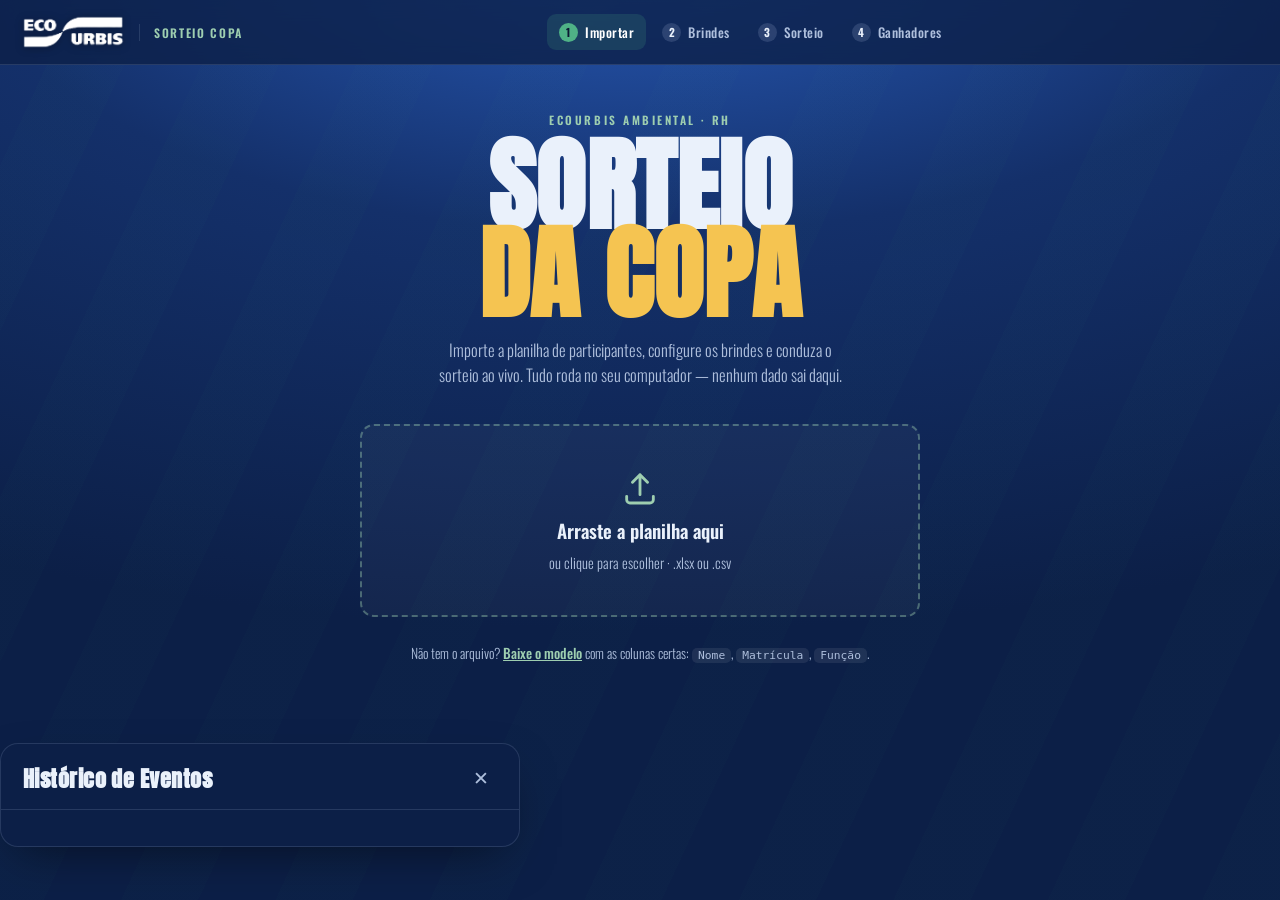
==== index.html @ 9fa2e632 "Initial commit: Sorteio Copa EcoUrbis SPA offline para sorteio de brindes em eventos ao vivo da EcoU" ====
<!DOCTYPE html>
<html lang="pt-BR">
<head>
<meta charset="UTF-8">
<meta name="viewport" content="width=device-width, initial-scale=1.0">
<title>Sorteio Copa · EcoUrbis</title>
<meta name="description" content="Sistema interno de sorteio de brindes — EcoUrbis Ambiental.">
<link rel="stylesheet" href="css/style.css">
</head>
<body>

<!-- ===== Sprite de ícones (carrega uma vez, sem requisições externas) ===== -->
<svg width="0" height="0" style="position:absolute" aria-hidden="true">
  <defs>
    <symbol id="ic-bola" viewBox="0 0 24 24">
      <circle cx="12" cy="12" r="9.2" fill="none" stroke="currentColor" stroke-width="1.6"/>
      <path d="M12 6.7l3.1 2.2-1.2 3.6h-3.8L8.9 8.9z" fill="currentColor"/>
      <path d="M12 6.7V3.2M14.9 8.9l3.3-1.1M13.7 12.5l2.1 2.9M10.3 12.5l-2.1 2.9M9.1 8.9L5.8 7.8" fill="none" stroke="currentColor" stroke-width="1.3"/>
    </symbol>
    <symbol id="ic-camisa" viewBox="0 0 24 24">
      <path d="M8.5 3l-5 2.4 1.7 4 2.3-.7V21h9V8.7l2.3.7 1.7-4L15.5 3a3.6 3.6 0 0 1-7 0z" fill="none" stroke="currentColor" stroke-width="1.5" stroke-linejoin="round"/>
    </symbol>
    <symbol id="ic-moto" viewBox="0 0 24 24">
      <circle cx="5" cy="17" r="3.2" fill="none" stroke="currentColor" stroke-width="1.5"/>
      <circle cx="19" cy="17" r="3.2" fill="none" stroke="currentColor" stroke-width="1.5"/>
      <path d="M5 17l4-6h5l2 3M8 11l-1.5-3H4M14 11h4.5l1.5 6M11 8h5" fill="none" stroke="currentColor" stroke-width="1.5" stroke-linecap="round" stroke-linejoin="round"/>
    </symbol>
    <symbol id="ic-trofeu" viewBox="0 0 24 24">
      <path d="M7 4h10v3a5 5 0 0 1-10 0zM7 5H4v1.5A3.5 3.5 0 0 0 7 10M17 5h3v1.5A3.5 3.5 0 0 1 17 10M12 12v4M8.5 20h7M9.5 16h5l.6 4h-6.2z" fill="none" stroke="currentColor" stroke-width="1.5" stroke-linejoin="round"/>
    </symbol>
    <symbol id="ic-upload" viewBox="0 0 24 24">
      <path d="M12 16V4m0 0L7.5 8.5M12 4l4.5 4.5M4 17v2a2 2 0 0 0 2 2h12a2 2 0 0 0 2-2v-2" fill="none" stroke="currentColor" stroke-width="1.7" stroke-linecap="round" stroke-linejoin="round"/>
    </symbol>
    <symbol id="ic-lixo" viewBox="0 0 24 24">
      <path d="M4 7h16M9 7V5a1 1 0 0 1 1-1h4a1 1 0 0 1 1 1v2m2 0v12a2 2 0 0 1-2 2H8a2 2 0 0 1-2-2V7M10 11v6M14 11v6" fill="none" stroke="currentColor" stroke-width="1.6" stroke-linecap="round" stroke-linejoin="round"/>
    </symbol>
    <symbol id="ic-mais" viewBox="0 0 24 24"><path d="M12 5v14M5 12h14" fill="none" stroke="currentColor" stroke-width="2" stroke-linecap="round"/></symbol>
  </defs>
</svg>

<!-- ===================== HEADER ===================== -->
<header class="topo">
  <div class="topo-marca">
    <img src="assets/logo-branco.png" alt="EcoUrbis" class="logo">
    <span class="topo-sub">Sorteio&nbsp;Copa</span>
  </div>
  <nav class="passos" aria-label="Etapas">
    <button class="passo" data-tela="importar"><b>1</b> Importar</button>
    <button class="passo" data-tela="brindes"><b>2</b> Brindes</button>
    <button class="passo" data-tela="sorteio"><b>3</b> Sorteio</button>
    <button class="passo" data-tela="ganhadores"><b>4</b> Ganhadores</button>
  </nav>
  <div id="salvo-indicator" class="salvo-indicator" aria-hidden="true"></div>
</header>

<main>
<!-- ===================== TELA 1 · IMPORTAR ===================== -->
<section id="tela-importar" class="tela">
  <div class="hero">
    <p class="eyebrow">EcoUrbis Ambiental · RH</p>
    <h1 class="titulo-hero">Sorteio<br><span>da Copa</span></h1>
    <p class="lead">Importe a planilha de participantes, configure os brindes e conduza o sorteio ao vivo. Tudo roda no seu computador — nenhum dado sai daqui.</p>
  </div>

  <label id="dropzone" class="dropzone" for="arquivo" tabindex="0" role="button" aria-label="Selecionar planilha">
    <svg class="dz-icone"><use href="#ic-upload"/></svg>
    <strong>Arraste a planilha aqui</strong>
    <span>ou clique para escolher · .xlsx ou .csv</span>
    <input type="file" id="arquivo" accept=".xlsx,.xls,.csv" hidden>
  </label>

  <p id="import-status" class="import-status" hidden></p>

  <div id="import-resumo" class="resumo" hidden>
    <div class="resumo-num"><span id="qtd-part">0</span><small>participantes</small></div>
    <div class="resumo-prev">
      <table id="preview"><thead><tr><th>Nome</th><th>Matrícula</th><th>Função</th></tr></thead><tbody></tbody></table>
      <p class="resumo-mais" id="preview-mais"></p>
    </div>
    <button class="btn-primario" data-ir="brindes">Configurar brindes →</button>
  </div>

  <p class="modelo-dica">Não tem o arquivo? <a href="modelo-planilha.xlsx" download>Baixe o modelo</a> com as colunas certas: <code>Nome</code>, <code>Matrícula</code>, <code>Função</code>.</p>
</section>

<!-- ===================== TELA 2 · BRINDES ===================== -->
<section id="tela-brindes" class="tela">
  <header class="tela-cabeca">
    <h2>Brindes</h2>
    <p>Defina o que será sorteado. A <strong>moto</strong> é tratada como prêmio final.</p>
  </header>

  <div class="brinde-form">
    <div class="tipo-seletor" role="radiogroup" aria-label="Tipo de brinde">
      <button class="tipo" data-tipo="bola" aria-pressed="true"><svg><use href="#ic-bola"/></svg>Bola</button>
      <button class="tipo" data-tipo="camisa" aria-pressed="false"><svg><use href="#ic-camisa"/></svg>Camisa</button>
      <button class="tipo" data-tipo="moto" aria-pressed="false"><svg><use href="#ic-moto"/></svg>Moto</button>
    </div>
    <input type="text" id="brinde-nome" class="campo" placeholder="Nome do brinde (ex.: Bola oficial)" maxlength="40">
    <input type="number" id="brinde-qtd" class="campo campo-qtd" value="1" min="1" max="999" aria-label="Quantidade">
    <button class="btn-add" id="add-brinde"><svg><use href="#ic-mais"/></svg>Adicionar</button>
  </div>

  <ul id="lista-brindes" class="lista-brindes"></ul>
  <p id="brindes-vazio" class="vazio">Nenhum brinde ainda. Adicione o primeiro acima.</p>

  <div class="acoes-rodape">
    <button class="btn-fantasma" data-ir="importar">← Voltar</button>
    <button class="btn-primario" data-ir="sorteio" id="ir-sorteio" disabled>Ir ao sorteio →</button>
  </div>
</section>

<!-- ===================== TELA 3 · SORTEIO (PALCO) ===================== -->
<section id="tela-sorteio" class="tela tela-palco">
  <div class="palco-topo">
    <label class="brinde-atual-wrap">
      <span class="brinde-atual-rotulo">Sorteando agora</span>
      <select id="seletor-brinde" class="brinde-atual"></select>
    </label>

    <div class="palco-controles">
      <label class="controle-wrap" title="Quantidade a sortear de uma vez (lote)">
        <span class="controle-rotulo">Qtd</span>
        <input type="number" id="lote-qtd" class="campo campo-mini" value="1" min="1" max="999" aria-label="Sortear quantos de uma vez">
      </label>
      <label class="controle-wrap" title="Controla a velocidade da animação — maior = mais suspense">
        <span class="controle-rotulo">Tensão</span>
        <input type="range" id="slider-velocidade" class="slider-tensao" min="0.5" max="3" step="0.25" value="1" aria-label="Nível de tensão da animação">
        <span id="velocidade-label" class="controle-valor">Normal</span>
      </label>
      <button id="btn-som" class="btn-controle" aria-pressed="false" title="Som">🔊</button>
      <button id="btn-apresentacao" class="btn-controle btn-controle-dest" aria-pressed="false" title="Modo apresentação (tela cheia)">⛶</button>
    </div>

    <div class="contador-wrap">
      <div class="contador-stat"><span id="qtd-elegiveis">0</span><small>elegíveis</small></div>
      <div class="contador-stat"><span id="qtd-ganhou">0</span><small>premiados</small></div>
      <div class="contador-stat"><span id="qtd-total">0</span><small>total</small></div>
    </div>
  </div>

  <div id="jumbotron" class="jumbotron" aria-live="polite">
    <div class="placar-luzes" aria-hidden="true"></div>
    <p class="jumbo-rotulo" id="jumbo-rotulo">Pronto para sortear</p>
    <p class="jumbo-nome" id="jumbo-nome">— — —</p>
    <p class="jumbo-meta" id="jumbo-meta"></p>
    <div class="jumbo-lista" id="jumbo-lista" hidden></div>
    <div class="jumbo-brinde" id="jumbo-brinde" hidden>
      <svg><use href="#ic-bola"/></svg><span></span>
    </div>
  </div>

  <div class="palco-acoes">
    <button id="btn-sortear" class="btn-sortear">Sortear</button>
    <div id="acoes-ganhador" class="acoes-ganhador" hidden>
      <button id="btn-confirmar" class="btn-confirmar">Confirmar ganhador</button>
      <button id="btn-resortear" class="btn-fantasma">Sortear de novo</button>
    </div>
  </div>

  <canvas id="confete" class="confete" aria-hidden="true"></canvas>
</section>

<!-- botão flutuante para sair do modo apresentação -->
<button id="btn-sair-apresentacao" class="btn-sair-apresentacao" aria-label="Sair do modo apresentação">Sair ✕</button>

<!-- ===================== TELA 4 · GANHADORES ===================== -->
<section id="tela-ganhadores" class="tela">
  <header class="tela-cabeca tela-cabeca-row">
    <div>
      <h2>Ganhadores</h2>
      <p>Registro completo com data e hora de cada sorteio.</p>
    </div>
    <button id="btn-historico" class="btn-fantasma btn-sm">📋 Histórico</button>
  </header>

  <div id="ganhadores-vazio" class="vazio">Nenhum sorteio realizado ainda.</div>

  <div id="ganhadores-wrap" hidden>
    <div class="busca-wrap">
      <input type="search" id="busca-ganhador" class="campo campo-busca" placeholder="Buscar por nome, matrícula ou função…" aria-label="Buscar ganhadores">
    </div>
    <table class="tabela-ganhadores">
      <thead><tr><th>#</th><th>Nome</th><th>Matrícula</th><th>Função</th><th>Brinde</th><th>Horário</th></tr></thead>
      <tbody id="tbody-ganhadores"></tbody>
    </table>
    <div class="acoes-rodape acoes-rodape-ganhadores">
      <div class="acoes-grupo">
        <button class="btn-primario" id="export-xlsx">Exportar XLSX</button>
        <button class="btn-fantasma" id="export-csv">Exportar CSV</button>
      </div>
      <div class="acoes-grupo">
        <button class="btn-fantasma" id="desfazer-ultimo" disabled>↩ Desfazer último</button>
        <button class="btn-fantasma btn-perigo" id="limpar-tudo">Reiniciar sorteio</button>
      </div>
    </div>
  </div>
</section>
</main>

<!-- ===== Diálogo de confirmação genérico ===== -->
<dialog id="confirmador" class="confirmador">
  <p id="confirmador-msg"></p>
  <div class="confirmador-btns">
    <button id="confirmador-sim" class="btn-primario">Confirmar</button>
    <button id="confirmador-nao" class="btn-fantasma">Cancelar</button>
  </div>
</dialog>

<div id="toast" class="toast" role="status" hidden></div>

<!-- Modal histórico de eventos -->
<dialog id="historico-dlg" class="historico-dlg">
  <div class="historico-header">
    <h3>Histórico de Eventos</h3>
    <button id="historico-fechar" class="btn-fechar-dlg" aria-label="Fechar histórico">✕</button>
  </div>
  <div id="historico-lista" class="historico-lista"></div>
</dialog>

<script src="vendor/xlsx.full.min.js"></script>
<script src="js/app.js"></script>
</body>
</html>
---- css/style.css ----
/* ============================================================
   SORTEIO COPA · ECOURBIS
   Direção: "estádio à noite" — azul institucional + gramado,
   ouro reservado ao ganhador e à moto.
   ============================================================ */

@font-face{
  font-family:"Anton"; src:url("../assets/fonts/anton.woff2") format("woff2");
  font-weight:400; font-display:swap;
}
@font-face{
  font-family:"Oswald"; src:url("../assets/fonts/oswald.woff2") format("woff2");
  font-weight:200 700; font-display:swap;
}

:root{
  --azul:#2151A3;
  --azul-prof:#14306a;
  --azul-noite:#0c1f47;
  --verde:#4FB286;
  --verde-suave:#9ECEB0;
  --ouro:#F5C451;
  --ouro-prof:#e0a92e;
  --gelo:#EAF1FB;
  --gelo-mid:#aebfdc;
  --linha:rgba(174,191,220,.16);
  --carvao:#0a1733;
  --raio:14px;
  --sombra:0 18px 50px -18px rgba(0,0,0,.55);
}

*{box-sizing:border-box;margin:0;padding:0}
[hidden]{display:none !important}   /* garante que classes com display não vençam o atributo hidden */
html{scroll-behavior:smooth}
body{
  font-family:"Oswald","Segoe UI",system-ui,sans-serif;
  color:var(--gelo);
  background:
    radial-gradient(120% 80% at 50% -10%, #2a5fc0 0%, var(--azul-prof) 45%, var(--azul-noite) 100%);
  min-height:100vh;
  -webkit-font-smoothing:antialiased;
  overflow-x:hidden;
}
/* listras de gramado, bem sutis, ao fundo */
body::before{
  content:""; position:fixed; inset:0; z-index:0; pointer-events:none; opacity:.4;
  background:repeating-linear-gradient(115deg, transparent 0 70px, rgba(79,178,134,.05) 70px 140px);
}
main{position:relative; z-index:1; max-width:1040px; margin:0 auto; padding:28px 20px 80px}

/* ---------- HEADER ---------- */
.topo{
  position:sticky; top:0; z-index:10;
  display:flex; align-items:center; justify-content:space-between; gap:16px; flex-wrap:wrap;
  padding:14px 22px;
  background:rgba(12,31,71,.78); backdrop-filter:blur(10px);
  border-bottom:1px solid var(--linha);
}
.topo-marca{display:flex; align-items:center; gap:14px}
.logo{height:34px; width:auto; display:block; filter:drop-shadow(0 1px 4px rgba(0,0,0,.3))}
.topo-sub{
  font-weight:600; letter-spacing:.14em; text-transform:uppercase; font-size:.74rem;
  color:var(--verde-suave); border-left:1px solid var(--linha); padding-left:14px;
}
.passos{display:flex; gap:4px; flex-wrap:wrap}
.passo{
  font-family:inherit; font-size:.82rem; letter-spacing:.04em; font-weight:500;
  color:var(--gelo-mid); background:transparent; border:0; cursor:pointer;
  padding:8px 12px; border-radius:9px; display:flex; align-items:center; gap:7px;
  transition:background .18s, color .18s;
}
.passo b{
  display:grid; place-items:center; width:19px; height:19px; border-radius:50%;
  font-size:.7rem; background:rgba(174,191,220,.18); color:var(--gelo);
}
.passo:hover{color:var(--gelo); background:rgba(255,255,255,.05)}
.passo.atual{color:#fff; background:rgba(79,178,134,.16)}
.passo.atual b{background:var(--verde); color:var(--carvao)}

/* ---------- TELAS ---------- */
.tela{display:none; animation:entra .4s ease both}
.tela.ativa{display:block}
@keyframes entra{from{opacity:0; transform:translateY(14px)} to{opacity:1; transform:none}}

.tela-cabeca{margin-bottom:22px}
.tela-cabeca h2{font-family:"Anton"; font-size:clamp(2rem,6vw,3rem); letter-spacing:.01em; line-height:.95}
.tela-cabeca p{color:var(--gelo-mid); margin-top:6px; font-weight:300; max-width:52ch}

/* ---------- HERO (importar) ---------- */
.hero{text-align:center; padding:18px 0 30px}
.eyebrow{
  text-transform:uppercase; letter-spacing:.22em; font-size:.72rem; font-weight:600;
  color:var(--verde-suave); margin-bottom:14px;
}
.titulo-hero{
  font-family:"Anton"; font-size:clamp(3.2rem,13vw,6.4rem); line-height:.86; letter-spacing:.005em;
  text-transform:uppercase;
}
.titulo-hero span{color:var(--ouro)}
.lead{max-width:46ch; margin:20px auto 0; color:var(--gelo-mid); font-weight:300; font-size:1.04rem; line-height:1.5}

/* ---------- DROPZONE ---------- */
.dropzone{
  display:flex; flex-direction:column; align-items:center; gap:8px; text-align:center;
  padding:42px 22px; margin:6px auto 0; max-width:560px;
  border:2px dashed rgba(158,206,176,.4); border-radius:var(--raio);
  background:rgba(255,255,255,.035); cursor:pointer; color:var(--gelo);
  transition:border-color .2s, background .2s, transform .2s;
}
.dropzone:hover,.dropzone:focus-visible{border-color:var(--verde); background:rgba(79,178,134,.08); transform:translateY(-2px); outline:none}
.dropzone.arrastando{border-color:var(--ouro); background:rgba(245,196,81,.1)}
.dz-icone{width:40px; height:40px; color:var(--verde-suave)}
.dropzone strong{font-size:1.18rem; font-weight:600}
.dropzone span{color:var(--gelo-mid); font-size:.9rem; font-weight:300}

.import-status{text-align:center; margin:16px auto 0; max-width:560px; font-weight:300}
.import-status.erro{color:#ffb4a8}
.import-status.ok{color:var(--verde-suave)}

.modelo-dica{text-align:center; margin-top:26px; color:var(--gelo-mid); font-size:.86rem; font-weight:300}
.modelo-dica a{color:var(--verde-suave); font-weight:500}
.modelo-dica code{background:rgba(255,255,255,.08); padding:1px 6px; border-radius:5px; font-size:.82em}

/* ---------- RESUMO IMPORT ---------- */
.resumo{
  margin:28px auto 0; max-width:680px; display:grid; gap:18px;
  grid-template-columns:170px 1fr; align-items:start;
  background:rgba(255,255,255,.04); border:1px solid var(--linha); border-radius:var(--raio); padding:22px;
}
.resumo-num{text-align:center; padding:14px; background:rgba(79,178,134,.12); border-radius:10px}
.resumo-num span{display:block; font-family:"Anton"; font-size:3rem; color:var(--verde-suave); line-height:1}
.resumo-num small{text-transform:uppercase; letter-spacing:.1em; font-size:.7rem; color:var(--gelo-mid)}
.resumo-prev{overflow:hidden}
#preview{width:100%; border-collapse:collapse; font-size:.84rem; font-weight:300}
#preview th{text-align:left; color:var(--verde-suave); font-weight:600; text-transform:uppercase; font-size:.68rem; letter-spacing:.08em; padding:4px 8px; border-bottom:1px solid var(--linha)}
#preview td{padding:5px 8px; border-bottom:1px solid rgba(174,191,220,.08); white-space:nowrap; overflow:hidden; text-overflow:ellipsis; max-width:140px}
.resumo-mais{font-size:.78rem; color:var(--gelo-mid); margin-top:8px; font-weight:300}
.resumo .btn-primario{grid-column:1/-1}

/* ---------- BOTÕES ---------- */
.btn-primario,.btn-fantasma,.btn-add,.btn-sortear,.btn-confirmar{
  font-family:inherit; cursor:pointer; border:0; border-radius:11px;
  font-weight:600; letter-spacing:.03em; transition:transform .15s, box-shadow .2s, background .2s, opacity .2s;
}
.btn-primario{
  background:var(--verde); color:var(--carvao); padding:13px 24px; font-size:1rem;
  box-shadow:0 10px 24px -10px rgba(79,178,134,.7);
}
.btn-primario:hover{transform:translateY(-2px); box-shadow:0 16px 30px -12px rgba(79,178,134,.8)}
.btn-primario:disabled{background:rgba(174,191,220,.2); color:var(--gelo-mid); box-shadow:none; cursor:not-allowed; transform:none}
.btn-fantasma{background:transparent; color:var(--gelo); border:1px solid var(--linha); padding:12px 22px; font-size:.95rem}
.btn-fantasma:hover{background:rgba(255,255,255,.06); border-color:var(--gelo-mid)}
.acoes-rodape{display:flex; justify-content:space-between; gap:12px; margin-top:30px; flex-wrap:wrap}

/* ---------- BRINDES ---------- */
.brinde-form{
  display:grid; grid-template-columns:auto 1fr 90px auto; gap:12px; align-items:center;
  background:rgba(255,255,255,.04); border:1px solid var(--linha); border-radius:var(--raio); padding:16px;
}
.tipo-seletor{display:flex; gap:6px}
.tipo{
  font-family:inherit; display:flex; flex-direction:column; align-items:center; gap:3px;
  background:rgba(255,255,255,.05); border:1px solid var(--linha); color:var(--gelo-mid);
  border-radius:10px; padding:8px 11px; cursor:pointer; font-size:.72rem; font-weight:500;
  transition:all .16s;
}
.tipo svg{width:22px; height:22px}
.tipo[aria-pressed="true"]{background:var(--azul); color:#fff; border-color:var(--verde)}
.tipo[data-tipo="moto"][aria-pressed="true"]{background:linear-gradient(135deg,var(--ouro),var(--ouro-prof)); color:var(--carvao); border-color:var(--ouro)}
.campo{
  font-family:inherit; background:rgba(10,23,51,.55); border:1px solid var(--linha); color:var(--gelo);
  border-radius:10px; padding:12px 14px; font-size:.95rem; width:100%;
}
.campo:focus{outline:none; border-color:var(--verde); box-shadow:0 0 0 3px rgba(79,178,134,.18)}
.campo-qtd{text-align:center}
.btn-add{background:var(--azul); color:#fff; padding:12px 16px; display:flex; align-items:center; gap:6px; font-size:.9rem}
.btn-add svg{width:17px; height:17px}
.btn-add:hover{background:#2a63c4}

.lista-brindes{list-style:none; margin-top:16px; display:grid; gap:10px}
.brinde-item{
  display:flex; align-items:center; gap:14px;
  background:rgba(255,255,255,.04); border:1px solid var(--linha); border-radius:12px; padding:13px 16px;
  animation:entra .3s ease both;
}
.brinde-item .bi-icone{width:38px; height:38px; flex:none; display:grid; place-items:center; background:rgba(33,81,163,.45); border-radius:9px; color:var(--verde-suave)}
.brinde-item .bi-icone svg{width:22px; height:22px}
.brinde-item.moto .bi-icone{background:linear-gradient(135deg,var(--ouro),var(--ouro-prof)); color:var(--carvao)}
.bi-nome{font-weight:600; font-size:1rem}
.bi-tipo{font-size:.74rem; color:var(--gelo-mid); text-transform:uppercase; letter-spacing:.08em; font-weight:300}
.bi-meio{flex:1; min-width:0}
.bi-qtd{font-family:"Anton"; font-size:1.5rem; color:var(--verde-suave); min-width:34px; text-align:center}
.brinde-item.moto .bi-qtd{color:var(--ouro)}
.bi-qtd small{font-family:"Oswald"; font-size:.6rem; display:block; color:var(--gelo-mid); letter-spacing:.1em}
.bi-remover{background:transparent; border:0; color:var(--gelo-mid); cursor:pointer; padding:6px; border-radius:8px; transition:.15s}
.bi-remover svg{width:20px; height:20px}
.bi-remover:hover{color:#ffb4a8; background:rgba(255,180,168,.1)}
.vazio{text-align:center; color:var(--gelo-mid); font-weight:300; padding:30px; font-style:italic}

/* ---------- MODO APRESENTAÇÃO ---------- */
body.modo-apresentacao .topo{display:none}
body.modo-apresentacao main{padding-top:10px}
body.modo-apresentacao .palco-topo{display:none}
body.modo-apresentacao .tela-palco.ativa{min-height:100vh}
body.modo-apresentacao .jumbotron{border-radius:0; min-height:70vh}
.btn-sair-apresentacao{
  display:none; position:fixed; top:14px; right:14px; z-index:300;
  background:rgba(12,31,71,.85); border:1px solid var(--linha); color:var(--gelo-mid);
  padding:8px 16px; border-radius:8px; font-family:inherit; font-size:.8rem;
  cursor:pointer; backdrop-filter:blur(6px); transition:.2s;
}
.btn-sair-apresentacao:hover{background:rgba(33,81,163,.9); color:#fff}
body.modo-apresentacao .btn-sair-apresentacao{display:block}

/* ---------- PALCO / SORTEIO ---------- */
.tela-palco.ativa{display:flex; flex-direction:column; min-height:calc(100vh - 160px)}
.palco-topo{display:flex; align-items:flex-start; justify-content:space-between; gap:14px; flex-wrap:wrap; margin-bottom:18px}
.brinde-atual-wrap{display:flex; flex-direction:column; gap:5px}
.brinde-atual-rotulo{text-transform:uppercase; letter-spacing:.16em; font-size:.68rem; color:var(--verde-suave); font-weight:600}
.brinde-atual{
  font-family:inherit; font-size:1.05rem; font-weight:600; color:var(--gelo);
  background:rgba(10,23,51,.6); border:1px solid var(--linha); border-radius:10px; padding:11px 16px; cursor:pointer; min-width:220px;
}
.brinde-atual:focus{outline:none; border-color:var(--verde)}
.contador-wrap{display:flex; gap:18px; align-items:center}
.contador-stat{text-align:center; display:flex; flex-direction:column; align-items:center; gap:1px}
.contador-stat span{font-family:"Anton"; color:var(--verde-suave); font-size:1.4rem; line-height:1}
.contador-stat small{text-transform:uppercase; letter-spacing:.1em; font-size:.6rem; color:var(--gelo-mid); font-weight:600}

/* jumbotron — pele híbrida: placar de LED (01) + arena imersiva (03) */
.jumbotron{
  position:relative; flex:1; display:flex; flex-direction:column; align-items:center; justify-content:center;
  text-align:center; gap:12px; padding:48px 24px; overflow:hidden;
  background:
    radial-gradient(120% 90% at 50% 6%, rgba(42,95,192,.45), transparent 60%),
    linear-gradient(165deg, rgba(12,31,71,.92), rgba(20,48,106,.6));
  border:1px solid var(--linha); border-radius:20px;
  box-shadow:var(--sombra), inset 0 0 90px rgba(0,0,0,.4);
  transition:box-shadow .4s, border-color .4s;
}
/* camada 1 — grade de LED (direção 01), com máscara radial pra sumir nas bordas */
.jumbotron::before{
  content:""; position:absolute; inset:0; pointer-events:none; opacity:.55; z-index:0;
  background-image:radial-gradient(rgba(158,206,176,.18) 1px, transparent 1.5px);
  background-size:22px 22px;
  -webkit-mask-image:radial-gradient(120% 80% at 50% 32%, #000 50%, transparent 85%);
          mask-image:radial-gradient(120% 80% at 50% 32%, #000 50%, transparent 85%);
}
/* camada 2 — faixa de gramado na base (direção 03) */
.jumbotron::after{
  content:""; position:absolute; left:0; right:0; bottom:0; height:92px; pointer-events:none; opacity:.5; z-index:0;
  background:repeating-linear-gradient(90deg, rgba(79,178,134,.18) 0 46px, rgba(79,178,134,.06) 46px 92px);
  -webkit-mask-image:linear-gradient(to top, #000, transparent);
          mask-image:linear-gradient(to top, #000, transparent);
  transition:opacity .4s;
}
.placar-luzes{
  position:absolute; inset:0; opacity:.6; pointer-events:none; z-index:0;
  background:radial-gradient(60% 50% at 50% 0%, rgba(79,178,134,.22), transparent 70%);
  transition:background .4s, opacity .4s;
}
/* controles do palco (lote + velocidade + som + apresentação) */
.palco-controles{
  display:flex; align-items:center; gap:10px; flex-wrap:wrap;
  background:rgba(255,255,255,.04); border:1px solid var(--linha); border-radius:12px; padding:10px 14px;
}
.controle-wrap{display:flex; align-items:center; gap:7px}
.controle-rotulo{font-size:.65rem; text-transform:uppercase; letter-spacing:.1em; color:var(--gelo-mid); font-weight:600; white-space:nowrap}
.controle-valor{font-size:.72rem; color:var(--verde-suave); font-weight:600; min-width:60px}
.campo-mini{
  width:56px; padding:7px 8px; text-align:center; font-size:.9rem;
  background:rgba(10,23,51,.6); border:1px solid var(--linha); color:var(--gelo); border-radius:8px;
}
.campo-mini:focus{outline:none; border-color:var(--verde)}
.campo-mini:disabled{opacity:.4; cursor:not-allowed}
.slider-tensao{
  -webkit-appearance:none; appearance:none; width:90px; height:4px;
  background:rgba(174,191,220,.2); border-radius:2px; cursor:pointer;
}
.slider-tensao::-webkit-slider-thumb{
  -webkit-appearance:none; width:14px; height:14px; border-radius:50%;
  background:var(--verde); cursor:pointer; transition:.15s;
}
.slider-tensao::-webkit-slider-thumb:hover{background:var(--verde-suave); transform:scale(1.2)}
.btn-controle{
  font-family:inherit; background:rgba(255,255,255,.06); border:1px solid var(--linha);
  color:var(--gelo); border-radius:8px; padding:7px 11px; cursor:pointer; font-size:1rem;
  transition:.16s; line-height:1;
}
.btn-controle:hover{background:rgba(255,255,255,.12); border-color:var(--gelo-mid)}
.btn-controle[aria-pressed="true"]{background:rgba(79,178,134,.15); border-color:var(--verde); color:var(--verde-suave)}
.btn-controle-dest{border-color:rgba(79,178,134,.3)}
.btn-controle-dest:hover{border-color:var(--verde)}
.btn-sm{padding:8px 14px; font-size:.82rem}

/* conteúdo sempre acima das camadas */
.jumbo-rotulo,.jumbo-nome,.jumbo-meta,.jumbo-brinde,.jumbo-lista{position:relative; z-index:1}

.jumbo-rotulo{text-transform:uppercase; letter-spacing:.22em; font-size:.8rem; color:var(--gelo-mid); font-weight:600; transition:color .3s}
.jumbo-nome{
  font-family:"Anton"; text-transform:uppercase; line-height:.92; letter-spacing:.01em;
  font-size:clamp(2.4rem,9vw,6rem); color:var(--gelo); max-width:100%;
  word-break:break-word; min-height:1.1em;
}
.jumbo-meta{font-size:1.05rem; color:var(--gelo-mid); font-weight:300; min-height:1.3em; letter-spacing:.03em}
.jumbo-brinde{display:flex; align-items:center; gap:10px; margin-top:10px; font-size:1.1rem; font-weight:600; color:var(--ouro)}
.jumbo-brinde svg{width:30px; height:30px}

/* lista de ganhadores em lote */
.jumbo-lista{
  width:100%; max-width:580px; display:flex; flex-direction:column; gap:6px;
  max-height:340px; overflow-y:auto; padding:4px 0;
}
.lote-item{
  display:flex; align-items:baseline; gap:12px;
  animation:revela .4s cubic-bezier(.2,1.4,.4,1) both;
  border-bottom:1px solid var(--linha); padding:6px 0;
}
.lote-item:last-child{border-bottom:none}
.lote-num{font-family:"Anton"; color:var(--ouro); font-size:1.1rem; min-width:22px; text-align:right; flex:none}
.lote-nome{font-family:"Anton"; color:#fff; font-size:1.3rem; text-transform:uppercase; flex:1; line-height:1.1}
.lote-meta{font-size:.8rem; color:var(--gelo-mid); font-weight:300; flex:none; white-space:nowrap}

/* contagem regressiva da moto (build-up) */
.jumbotron.contagem .jumbo-rotulo{color:var(--ouro)}
.jumbotron.contagem .jumbo-nome{
  font-size:clamp(5rem,20vw,12rem); color:var(--ouro);
  text-shadow:0 0 40px rgba(245,196,81,.45);
  animation:pulso-contagem .85s ease both;
}
@keyframes pulso-contagem{0%{transform:scale(.4);opacity:0}45%{transform:scale(1);opacity:1}100%{transform:scale(1.08);opacity:.55}}
.jumbotron.moto-build{background:
  radial-gradient(120% 90% at 50% 6%, rgba(90,66,12,.45), transparent 60%),
  linear-gradient(165deg, rgba(34,26,4,.7), rgba(20,48,106,.55))}

/* embaralhando */
.jumbotron.embaralhando .jumbo-rotulo{color:var(--verde-suave)}
.jumbotron.embaralhando .jumbo-nome{color:var(--verde-suave); animation:tremor .08s linear infinite}
@keyframes tremor{0%,100%{transform:translateX(0)}25%{transform:translateX(-2px)}75%{transform:translateX(2px)}}

/* vencedor */
.jumbotron.vencedor{border-color:var(--ouro); box-shadow:0 0 0 1px var(--ouro), 0 0 80px -8px rgba(245,196,81,.55), inset 0 0 90px rgba(0,0,0,.35)}
.jumbotron.vencedor .jumbo-rotulo{       /* pílula dourada (direção 03) */
  color:var(--ouro); align-self:center;
  border:1px solid rgba(245,196,81,.5); border-radius:999px; padding:6px 18px;
  background:rgba(245,196,81,.08);
}
.jumbotron.vencedor .jumbo-nome{color:#fff; animation:revela .55s cubic-bezier(.2,1.4,.4,1) both; text-shadow:0 0 30px rgba(245,196,81,.6), 0 0 60px rgba(245,196,81,.22)}
.jumbotron.vencedor .placar-luzes{background:radial-gradient(60% 60% at 50% 42%, rgba(245,196,81,.32), transparent 70%); opacity:1}
.jumbotron.vencedor::after{opacity:.85}   /* gramado acende */
@keyframes revela{from{transform:scale(.7); opacity:0; filter:blur(8px)} to{transform:none; opacity:1; filter:none}}
.jumbotron.moto-final.vencedor{background:
  radial-gradient(120% 90% at 50% 8%, rgba(90,66,12,.5), transparent 60%),
  linear-gradient(165deg, rgba(40,30,4,.7), rgba(20,48,106,.55))}

.palco-acoes{display:flex; flex-direction:column; align-items:center; gap:14px; margin-top:22px}
.btn-sortear{
  background:linear-gradient(135deg,var(--verde),#3d9b72); color:var(--carvao);
  font-size:1.35rem; font-family:"Anton"; letter-spacing:.06em; text-transform:uppercase;
  padding:18px 60px; border-radius:14px; box-shadow:0 14px 36px -10px rgba(79,178,134,.7);
}
.btn-sortear:hover{transform:translateY(-3px); box-shadow:0 20px 44px -12px rgba(79,178,134,.85)}
.btn-sortear:active{transform:translateY(0)}
.btn-sortear:disabled{opacity:.5; cursor:wait; transform:none}
.btn-sortear.moto{background:linear-gradient(135deg,var(--ouro),var(--ouro-prof)); box-shadow:0 14px 36px -10px rgba(245,196,81,.7)}
.acoes-ganhador{display:flex; gap:12px; flex-wrap:wrap; justify-content:center}
.btn-confirmar{background:var(--ouro); color:var(--carvao); padding:13px 28px; font-size:1rem; box-shadow:0 10px 24px -10px rgba(245,196,81,.7)}
.btn-confirmar:hover{transform:translateY(-2px)}

.confete{position:fixed; inset:0; pointer-events:none; z-index:50; display:none}
.confete.ativo{display:block}

/* ---------- CABEÇALHO GANHADORES ---------- */
.tela-cabeca-row{display:flex; align-items:flex-start; justify-content:space-between; gap:14px}
.tela-cabeca-row > div h2{margin:0}

/* ---------- BUSCA GANHADORES ---------- */
.busca-wrap{margin-bottom:14px}
.campo-busca{max-width:100%; font-size:.92rem; padding:10px 14px}

/* ---------- AÇÕES GANHADORES ---------- */
.acoes-rodape-ganhadores{flex-direction:column; gap:14px}
.acoes-grupo{display:flex; gap:10px; flex-wrap:wrap}
.acoes-grupo .btn-primario,.acoes-grupo .btn-fantasma{flex:1; min-width:120px; text-align:center; justify-content:center}
.btn-perigo{color:#ffb4a8; border-color:rgba(255,180,168,.3)}
.btn-perigo:hover{background:rgba(255,180,168,.1); border-color:#ffb4a8}

/* ---------- TABELA GANHADORES ---------- */
.tabela-ganhadores{width:100%; border-collapse:collapse; font-weight:300; font-size:.92rem; margin-top:6px}
.tabela-ganhadores th{text-align:left; color:var(--verde-suave); font-weight:600; text-transform:uppercase; font-size:.68rem; letter-spacing:.08em; padding:10px; border-bottom:1px solid var(--linha)}
.tabela-ganhadores td{padding:11px 10px; border-bottom:1px solid rgba(174,191,220,.1)}
.tabela-ganhadores tr.moto td{background:rgba(245,196,81,.08)}
.tabela-ganhadores tr.moto td:nth-child(5){color:var(--ouro); font-weight:600}
.tg-num{font-family:"Anton"; color:var(--gelo-mid)}

/* ---------- MODAL HISTÓRICO ---------- */
.historico-dlg{
  border:1px solid var(--linha); border-radius:18px; padding:0; max-width:520px; width:90vw;
  background:var(--azul-noite); color:var(--gelo); box-shadow:var(--sombra); max-height:80vh;
  display:flex; flex-direction:column;
}
.historico-dlg::backdrop{background:rgba(6,15,38,.75); backdrop-filter:blur(4px)}
.historico-header{
  display:flex; align-items:center; justify-content:space-between;
  padding:18px 22px 14px; border-bottom:1px solid var(--linha); flex:none;
}
.historico-header h3{font-family:"Anton"; font-size:1.4rem; letter-spacing:.02em}
.btn-fechar-dlg{
  background:transparent; border:0; color:var(--gelo-mid); cursor:pointer;
  font-size:1.2rem; padding:4px 8px; border-radius:6px; line-height:1;
}
.btn-fechar-dlg:hover{color:#fff; background:rgba(255,255,255,.08)}
.historico-lista{flex:1; overflow-y:auto; padding:14px 22px 22px}
.hist-item{border:1px solid var(--linha); border-radius:12px; margin-bottom:10px; overflow:hidden}
.hist-cabeca{
  display:flex; align-items:center; gap:10px; padding:12px 14px;
  background:rgba(255,255,255,.03); cursor:default; flex-wrap:wrap;
}
.hist-nome{font-weight:600; flex:1; min-width:120px}
.hist-data{font-size:.75rem; color:var(--gelo-mid); font-weight:300}
.hist-badge{
  background:rgba(79,178,134,.15); border:1px solid rgba(79,178,134,.3);
  color:var(--verde-suave); border-radius:999px; padding:3px 10px; font-size:.72rem; font-weight:600;
}
.hist-toggle{
  background:transparent; border:0; color:var(--gelo-mid); cursor:pointer;
  font-size:.9rem; padding:4px 6px; border-radius:6px; margin-left:auto; flex:none;
}
.hist-toggle:hover{color:#fff}
.hist-detalhe{padding:12px 14px; border-top:1px solid var(--linha); background:rgba(0,0,0,.15)}
.hist-tipos{font-size:.82rem; color:var(--gelo-mid); margin-bottom:10px; font-weight:300}
.hist-lista-nomes{font-size:.85rem; font-weight:300; padding-left:18px; margin-bottom:12px; max-height:160px; overflow-y:auto}
.hist-lista-nomes li{padding:3px 0; border-bottom:1px solid rgba(174,191,220,.06)}
.hist-lista-nomes b{font-weight:600; color:var(--gelo)}
.hist-export-btn{padding:7px 14px; font-size:.78rem}

/* ---------- TOAST ---------- */
.toast{
  position:fixed; bottom:24px; left:50%; transform:translateX(-50%) translateY(16px);
  background:rgba(20,48,106,.96); border:1px solid var(--linha); border-radius:10px;
  padding:11px 22px; font-size:.9rem; color:var(--gelo); z-index:200;
  opacity:0; transition:opacity .25s, transform .25s; pointer-events:none;
  white-space:nowrap; max-width:90vw; text-align:center;
}
.toast.visivel{opacity:1; transform:translateX(-50%) translateY(0)}
.toast.toast-ok{border-color:var(--verde); color:var(--verde-suave)}
.toast.toast-aviso{border-color:var(--ouro); color:var(--ouro)}
.toast.toast-erro{border-color:#ffb4a8; color:#ffb4a8}

/* ---------- INDICADOR AUTO-SAVE ---------- */
.salvo-indicator{
  font-size:.72rem; font-weight:600; letter-spacing:.08em; text-transform:uppercase;
  color:var(--verde-suave); opacity:0; transition:opacity .4s; user-select:none;
}
.salvo-indicator.visivel{opacity:.7}

/* ---------- DIÁLOGO ---------- */
.confirmador{
  border:1px solid var(--linha); border-radius:16px; padding:26px; max-width:380px;
  background:var(--azul-prof); color:var(--gelo); box-shadow:var(--sombra);
}
.confirmador::backdrop{background:rgba(6,15,38,.7); backdrop-filter:blur(3px)}
#confirmador-msg{font-size:1.05rem; line-height:1.5; font-weight:300; margin-bottom:20px}
#confirmador-msg b{font-weight:600; color:var(--ouro)}
.confirmador-btns{display:flex; gap:10px; justify-content:flex-end}

/* ---------- RESPONSIVO ---------- */
@media (max-width:760px){
  .topo{padding:12px 16px}
  .topo-sub{display:none}
  .passo{font-size:0; padding:8px; gap:0}
  .passo b{font-size:.78rem; width:24px; height:24px}
  .salvo-indicator{display:none}
  .resumo{grid-template-columns:1fr}
  .brinde-form{grid-template-columns:1fr 1fr}
  .tipo-seletor{grid-column:1/-1; justify-content:space-between}
  .tipo{flex:1}
  #brinde-nome{grid-column:1/-1}
  .btn-add{grid-column:1/-1; justify-content:center}
  .palco-controles{gap:8px; padding:8px 10px}
  .slider-tensao{width:70px}
  .controle-valor{min-width:46px; font-size:.68rem}
  .contador-wrap{gap:12px}
  .contador-stat span{font-size:1.1rem}
  .tela-cabeca-row{flex-direction:column; gap:10px}
  .acoes-rodape{flex-direction:column-reverse}
  .acoes-rodape button{width:100%}
  .acoes-grupo{flex-direction:column}
  .acoes-grupo .btn-primario,.acoes-grupo .btn-fantasma{min-width:unset}
  .btn-sortear{width:100%; padding:18px}
}

/* ---------- MOBILE LANDSCAPE ---------- */
@media (max-height:500px) and (orientation:landscape){
  .hero{padding:10px 0 16px}
  .titulo-hero{font-size:clamp(2.2rem,8vw,4rem)}
  .jumbotron{padding:24px 16px; gap:8px}
  .jumbo-nome{font-size:clamp(2rem,7vw,4rem)}
  .btn-sortear{font-size:1.1rem; padding:14px 40px}
  .tela-palco.ativa{min-height:auto}
}

/* ---------- IMPRESSÃO ---------- */
@media print{
  .topo,.passos,.busca-wrap,.acoes-rodape,#ganhadores-vazio,.toast,.salvo-indicator,
  #tela-importar,#tela-brindes,#tela-sorteio,#confirmador{display:none !important}
  body{background:#fff; color:#111; -webkit-print-color-adjust:exact; print-color-adjust:exact}
  body::before{display:none}
  main{max-width:100%; padding:0}
  #tela-ganhadores{display:block !important}
  #ganhadores-wrap{display:block !important}
  .tabela-ganhadores{font-size:.85rem; border-collapse:collapse; width:100%}
  .tabela-ganhadores th{background:#2151A3; color:#fff; padding:8px; text-align:left}
  .tabela-ganhadores td{padding:7px 8px; border-bottom:1px solid #ddd}
  .tabela-ganhadores tr.moto td{background:#fffbe6}
  .tabela-ganhadores tr.moto td:nth-child(5){font-weight:700}
  .tela-cabeca h2{color:#2151A3; font-size:1.8rem}
  .tela-cabeca p{color:#555}
}

/* ---------- ACESSIBILIDADE / MOVIMENTO ---------- */
:focus-visible{outline:2px solid var(--verde); outline-offset:2px}
@media (prefers-reduced-motion:reduce){
  *,*::before,*::after{animation-duration:.01ms !important; transition-duration:.01ms !important}
  .jumbotron.embaralhando .jumbo-nome{animation:none}
}
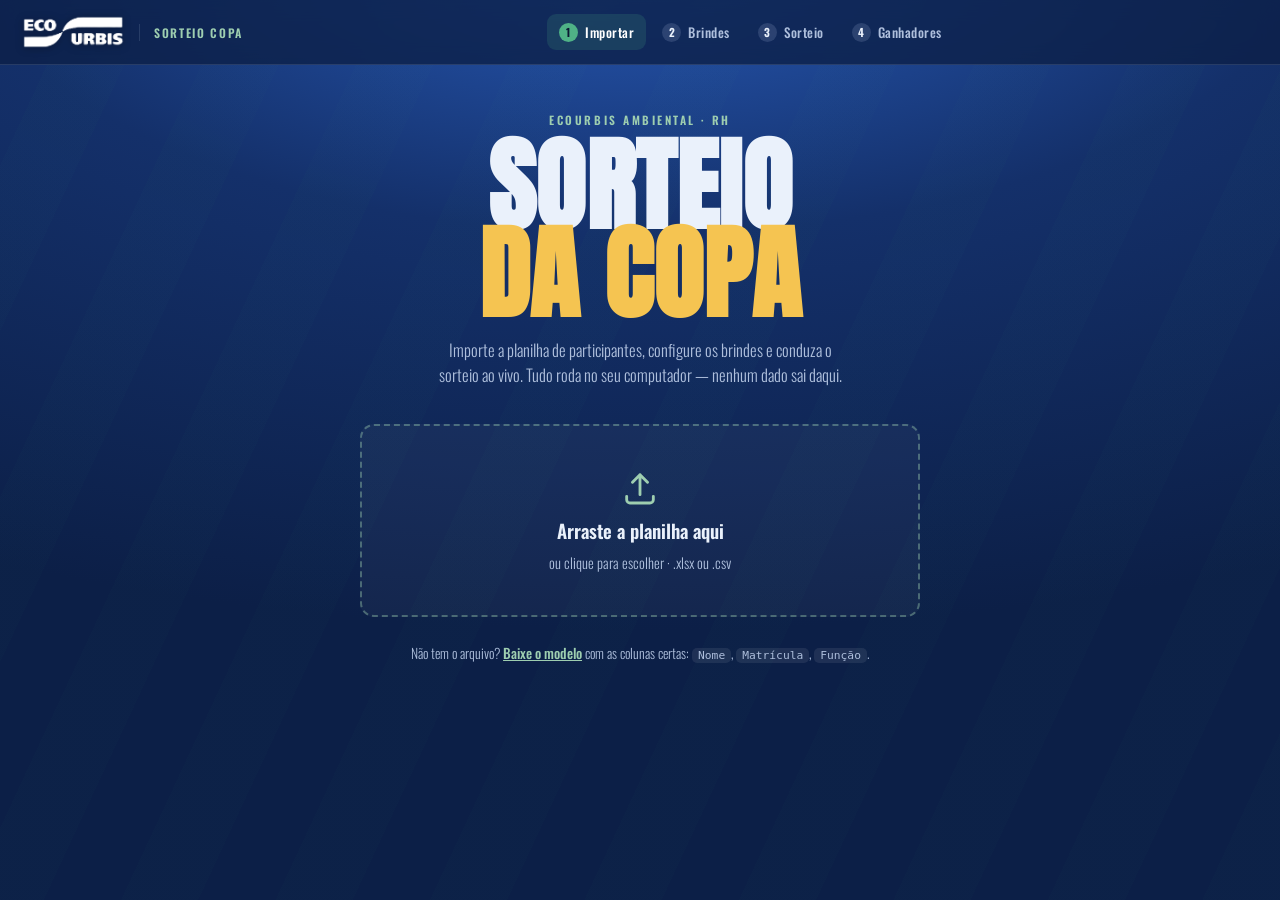
==== commit 0dbd9e4a: "Generaliza brindes, corrige animacao de sorteio e bugs de dialog Brindes deixam de ter tipo fixo (bo" ====
--- a/index.html
+++ b/index.html
@@ -12,18 +12,10 @@
 <!-- ===== Sprite de ícones (carrega uma vez, sem requisições externas) ===== -->
 <svg width="0" height="0" style="position:absolute" aria-hidden="true">
   <defs>
-    <symbol id="ic-bola" viewBox="0 0 24 24">
-      <circle cx="12" cy="12" r="9.2" fill="none" stroke="currentColor" stroke-width="1.6"/>
-      <path d="M12 6.7l3.1 2.2-1.2 3.6h-3.8L8.9 8.9z" fill="currentColor"/>
-      <path d="M12 6.7V3.2M14.9 8.9l3.3-1.1M13.7 12.5l2.1 2.9M10.3 12.5l-2.1 2.9M9.1 8.9L5.8 7.8" fill="none" stroke="currentColor" stroke-width="1.3"/>
-    </symbol>
-    <symbol id="ic-camisa" viewBox="0 0 24 24">
-      <path d="M8.5 3l-5 2.4 1.7 4 2.3-.7V21h9V8.7l2.3.7 1.7-4L15.5 3a3.6 3.6 0 0 1-7 0z" fill="none" stroke="currentColor" stroke-width="1.5" stroke-linejoin="round"/>
-    </symbol>
-    <symbol id="ic-moto" viewBox="0 0 24 24">
-      <circle cx="5" cy="17" r="3.2" fill="none" stroke="currentColor" stroke-width="1.5"/>
-      <circle cx="19" cy="17" r="3.2" fill="none" stroke="currentColor" stroke-width="1.5"/>
-      <path d="M5 17l4-6h5l2 3M8 11l-1.5-3H4M14 11h4.5l1.5 6M11 8h5" fill="none" stroke="currentColor" stroke-width="1.5" stroke-linecap="round" stroke-linejoin="round"/>
+    <symbol id="ic-presente" viewBox="0 0 24 24">
+      <rect x="4" y="9" width="16" height="11" rx="1" fill="none" stroke="currentColor" stroke-width="1.5"/>
+      <path d="M4 9h16M12 9v11" fill="none" stroke="currentColor" stroke-width="1.5"/>
+      <path d="M12 9c-1.4-3.2-5.2-3-5 .2.1 1.6 2.3 1.8 5 1.8M12 9c1.4-3.2 5.2-3 5 .2-.1 1.6-2.3 1.8-5 1.8" fill="none" stroke="currentColor" stroke-width="1.5" stroke-linecap="round" stroke-linejoin="round"/>
     </symbol>
     <symbol id="ic-trofeu" viewBox="0 0 24 24">
       <path d="M7 4h10v3a5 5 0 0 1-10 0zM7 5H4v1.5A3.5 3.5 0 0 0 7 10M17 5h3v1.5A3.5 3.5 0 0 1 17 10M12 12v4M8.5 20h7M9.5 16h5l.6 4h-6.2z" fill="none" stroke="currentColor" stroke-width="1.5" stroke-linejoin="round"/>
@@ -87,17 +79,16 @@
 <section id="tela-brindes" class="tela">
   <header class="tela-cabeca">
     <h2>Brindes</h2>
-    <p>Defina o que será sorteado. A <strong>moto</strong> é tratada como prêmio final.</p>
+    <p>Adicione qualquer brinde — bola, camisa, vale-compras, o que precisar. Marque um item como <strong>prêmio final</strong> para dar destaque especial no sorteio.</p>
   </header>
 
   <div class="brinde-form">
-    <div class="tipo-seletor" role="radiogroup" aria-label="Tipo de brinde">
-      <button class="tipo" data-tipo="bola" aria-pressed="true"><svg><use href="#ic-bola"/></svg>Bola</button>
-      <button class="tipo" data-tipo="camisa" aria-pressed="false"><svg><use href="#ic-camisa"/></svg>Camisa</button>
-      <button class="tipo" data-tipo="moto" aria-pressed="false"><svg><use href="#ic-moto"/></svg>Moto</button>
-    </div>
-    <input type="text" id="brinde-nome" class="campo" placeholder="Nome do brinde (ex.: Bola oficial)" maxlength="40">
+    <input type="text" id="brinde-nome" class="campo" placeholder="Nome do brinde (ex.: Bola oficial, Vale-compras, Moto 0km…)" maxlength="60">
     <input type="number" id="brinde-qtd" class="campo campo-qtd" value="1" min="1" max="999" aria-label="Quantidade">
+    <label class="campo-final-wrap" title="Prêmios finais têm contagem regressiva e destaque dourado">
+      <input type="checkbox" id="brinde-final">
+      <span>⭐ Prêmio final</span>
+    </label>
     <button class="btn-add" id="add-brinde"><svg><use href="#ic-mais"/></svg>Adicionar</button>
   </div>
 
@@ -142,11 +133,18 @@
   <div id="jumbotron" class="jumbotron" aria-live="polite">
     <div class="placar-luzes" aria-hidden="true"></div>
     <p class="jumbo-rotulo" id="jumbo-rotulo">Pronto para sortear</p>
+    <div class="roleta" id="roleta" aria-hidden="true">
+      <span class="roleta-barra"></span>
+      <span class="roleta-barra"></span>
+      <span class="roleta-barra"></span>
+      <span class="roleta-barra"></span>
+      <span class="roleta-barra"></span>
+    </div>
     <p class="jumbo-nome" id="jumbo-nome">— — —</p>
     <p class="jumbo-meta" id="jumbo-meta"></p>
     <div class="jumbo-lista" id="jumbo-lista" hidden></div>
     <div class="jumbo-brinde" id="jumbo-brinde" hidden>
-      <svg><use href="#ic-bola"/></svg><span></span>
+      <svg><use href="#ic-presente"/></svg><span></span>
     </div>
   </div>
 
--- a/css/style.css
+++ b/css/style.css
@@ -1,7 +1,7 @@
 /* ============================================================
    SORTEIO COPA · ECOURBIS
    Direção: "estádio à noite" — azul institucional + gramado,
-   ouro reservado ao ganhador e à moto.
+   ouro reservado ao ganhador e ao prêmio final.
    ============================================================ */
 
 @font-face{
@@ -154,19 +154,16 @@
 
 /* ---------- BRINDES ---------- */
 .brinde-form{
-  display:grid; grid-template-columns:auto 1fr 90px auto; gap:12px; align-items:center;
+  display:grid; grid-template-columns:1fr 90px auto auto; gap:12px; align-items:center;
   background:rgba(255,255,255,.04); border:1px solid var(--linha); border-radius:var(--raio); padding:16px;
 }
-.tipo-seletor{display:flex; gap:6px}
-.tipo{
-  font-family:inherit; display:flex; flex-direction:column; align-items:center; gap:3px;
-  background:rgba(255,255,255,.05); border:1px solid var(--linha); color:var(--gelo-mid);
-  border-radius:10px; padding:8px 11px; cursor:pointer; font-size:.72rem; font-weight:500;
-  transition:all .16s;
-}
-.tipo svg{width:22px; height:22px}
-.tipo[aria-pressed="true"]{background:var(--azul); color:#fff; border-color:var(--verde)}
-.tipo[data-tipo="moto"][aria-pressed="true"]{background:linear-gradient(135deg,var(--ouro),var(--ouro-prof)); color:var(--carvao); border-color:var(--ouro)}
+.campo-final-wrap{
+  display:flex; align-items:center; gap:8px; cursor:pointer; white-space:nowrap;
+  background:rgba(255,255,255,.05); border:1px solid var(--linha); border-radius:10px;
+  padding:0 14px; height:46px; font-size:.88rem; color:var(--gelo-mid); transition:.16s;
+}
+.campo-final-wrap:has(input:checked){background:rgba(245,196,81,.12); border-color:var(--ouro); color:var(--ouro)}
+.campo-final-wrap input{width:16px; height:16px; accent-color:var(--ouro); cursor:pointer}
 .campo{
   font-family:inherit; background:rgba(10,23,51,.55); border:1px solid var(--linha); color:var(--gelo);
   border-radius:10px; padding:12px 14px; font-size:.95rem; width:100%;
@@ -185,12 +182,12 @@
 }
 .brinde-item .bi-icone{width:38px; height:38px; flex:none; display:grid; place-items:center; background:rgba(33,81,163,.45); border-radius:9px; color:var(--verde-suave)}
 .brinde-item .bi-icone svg{width:22px; height:22px}
-.brinde-item.moto .bi-icone{background:linear-gradient(135deg,var(--ouro),var(--ouro-prof)); color:var(--carvao)}
+.brinde-item.final .bi-icone{background:linear-gradient(135deg,var(--ouro),var(--ouro-prof)); color:var(--carvao)}
 .bi-nome{font-weight:600; font-size:1rem}
-.bi-tipo{font-size:.74rem; color:var(--gelo-mid); text-transform:uppercase; letter-spacing:.08em; font-weight:300}
+.bi-tipo{font-size:.74rem; color:var(--ouro); text-transform:uppercase; letter-spacing:.08em; font-weight:600}
 .bi-meio{flex:1; min-width:0}
 .bi-qtd{font-family:"Anton"; font-size:1.5rem; color:var(--verde-suave); min-width:34px; text-align:center}
-.brinde-item.moto .bi-qtd{color:var(--ouro)}
+.brinde-item.final .bi-qtd{color:var(--ouro)}
 .bi-qtd small{font-family:"Oswald"; font-size:.6rem; display:block; color:var(--gelo-mid); letter-spacing:.1em}
 .bi-remover{background:transparent; border:0; color:var(--gelo-mid); cursor:pointer; padding:6px; border-radius:8px; transition:.15s}
 .bi-remover svg{width:20px; height:20px}
@@ -306,6 +303,32 @@
 .jumbo-brinde{display:flex; align-items:center; gap:10px; margin-top:10px; font-size:1.1rem; font-weight:600; color:var(--ouro)}
 .jumbo-brinde svg{width:30px; height:30px}
 
+/* roleta animada — substitui o ciclo de nomes durante o sorteio.
+   Puramente visual (CSS), não depende do tamanho da lista de
+   participantes nem cicla nomes reais — elimina o risco de "travar"
+   exibindo um nome parado em listas grandes ou dispositivos lentos. */
+.roleta{ display:none; gap:10px; justify-content:center; align-items:center; height:110px }
+.jumbotron.embaralhando .roleta{ display:flex }
+.roleta-barra{
+  width:16px; height:88px; border-radius:8px;
+  background:linear-gradient(180deg, var(--verde-suave), var(--verde), var(--ouro));
+  box-shadow:0 0 18px rgba(79,178,134,.45);
+  animation:roleta-pulso .5s ease-in-out infinite;
+}
+.roleta-barra:nth-child(1){animation-delay:0s}
+.roleta-barra:nth-child(2){animation-delay:.09s}
+.roleta-barra:nth-child(3){animation-delay:.18s}
+.roleta-barra:nth-child(4){animation-delay:.27s}
+.roleta-barra:nth-child(5){animation-delay:.36s}
+@keyframes roleta-pulso{
+  0%,100%{transform:scaleY(1); opacity:.55}
+  50%{transform:scaleY(.32); opacity:1}
+}
+.jumbotron.embaralhando.final .roleta-barra{
+  background:linear-gradient(180deg, var(--ouro), var(--ouro-prof), #fff);
+  box-shadow:0 0 26px rgba(245,196,81,.65);
+}
+
 /* lista de ganhadores em lote */
 .jumbo-lista{
   width:100%; max-width:580px; display:flex; flex-direction:column; gap:6px;
@@ -321,7 +344,7 @@
 .lote-nome{font-family:"Anton"; color:#fff; font-size:1.3rem; text-transform:uppercase; flex:1; line-height:1.1}
 .lote-meta{font-size:.8rem; color:var(--gelo-mid); font-weight:300; flex:none; white-space:nowrap}
 
-/* contagem regressiva da moto (build-up) */
+/* contagem regressiva do prêmio final (build-up) */
 .jumbotron.contagem .jumbo-rotulo{color:var(--ouro)}
 .jumbotron.contagem .jumbo-nome{
   font-size:clamp(5rem,20vw,12rem); color:var(--ouro);
@@ -329,14 +352,13 @@
   animation:pulso-contagem .85s ease both;
 }
 @keyframes pulso-contagem{0%{transform:scale(.4);opacity:0}45%{transform:scale(1);opacity:1}100%{transform:scale(1.08);opacity:.55}}
-.jumbotron.moto-build{background:
+.jumbotron.final-build{background:
   radial-gradient(120% 90% at 50% 6%, rgba(90,66,12,.45), transparent 60%),
   linear-gradient(165deg, rgba(34,26,4,.7), rgba(20,48,106,.55))}
 
 /* embaralhando */
 .jumbotron.embaralhando .jumbo-rotulo{color:var(--verde-suave)}
-.jumbotron.embaralhando .jumbo-nome{color:var(--verde-suave); animation:tremor .08s linear infinite}
-@keyframes tremor{0%,100%{transform:translateX(0)}25%{transform:translateX(-2px)}75%{transform:translateX(2px)}}
+.jumbotron.embaralhando.final .jumbo-rotulo{color:var(--ouro)}
 
 /* vencedor */
 .jumbotron.vencedor{border-color:var(--ouro); box-shadow:0 0 0 1px var(--ouro), 0 0 80px -8px rgba(245,196,81,.55), inset 0 0 90px rgba(0,0,0,.35)}
@@ -349,7 +371,7 @@
 .jumbotron.vencedor .placar-luzes{background:radial-gradient(60% 60% at 50% 42%, rgba(245,196,81,.32), transparent 70%); opacity:1}
 .jumbotron.vencedor::after{opacity:.85}   /* gramado acende */
 @keyframes revela{from{transform:scale(.7); opacity:0; filter:blur(8px)} to{transform:none; opacity:1; filter:none}}
-.jumbotron.moto-final.vencedor{background:
+.jumbotron.final.vencedor{background:
   radial-gradient(120% 90% at 50% 8%, rgba(90,66,12,.5), transparent 60%),
   linear-gradient(165deg, rgba(40,30,4,.7), rgba(20,48,106,.55))}
 
@@ -362,7 +384,7 @@
 .btn-sortear:hover{transform:translateY(-3px); box-shadow:0 20px 44px -12px rgba(79,178,134,.85)}
 .btn-sortear:active{transform:translateY(0)}
 .btn-sortear:disabled{opacity:.5; cursor:wait; transform:none}
-.btn-sortear.moto{background:linear-gradient(135deg,var(--ouro),var(--ouro-prof)); box-shadow:0 14px 36px -10px rgba(245,196,81,.7)}
+.btn-sortear.final{background:linear-gradient(135deg,var(--ouro),var(--ouro-prof)); box-shadow:0 14px 36px -10px rgba(245,196,81,.7)}
 .acoes-ganhador{display:flex; gap:12px; flex-wrap:wrap; justify-content:center}
 .btn-confirmar{background:var(--ouro); color:var(--carvao); padding:13px 28px; font-size:1rem; box-shadow:0 10px 24px -10px rgba(245,196,81,.7)}
 .btn-confirmar:hover{transform:translateY(-2px)}
@@ -389,16 +411,17 @@
 .tabela-ganhadores{width:100%; border-collapse:collapse; font-weight:300; font-size:.92rem; margin-top:6px}
 .tabela-ganhadores th{text-align:left; color:var(--verde-suave); font-weight:600; text-transform:uppercase; font-size:.68rem; letter-spacing:.08em; padding:10px; border-bottom:1px solid var(--linha)}
 .tabela-ganhadores td{padding:11px 10px; border-bottom:1px solid rgba(174,191,220,.1)}
-.tabela-ganhadores tr.moto td{background:rgba(245,196,81,.08)}
-.tabela-ganhadores tr.moto td:nth-child(5){color:var(--ouro); font-weight:600}
+.tabela-ganhadores tr.final td{background:rgba(245,196,81,.08)}
+.tabela-ganhadores tr.final td:nth-child(5){color:var(--ouro); font-weight:600}
 .tg-num{font-family:"Anton"; color:var(--gelo-mid)}
 
 /* ---------- MODAL HISTÓRICO ---------- */
 .historico-dlg{
   border:1px solid var(--linha); border-radius:18px; padding:0; max-width:520px; width:90vw;
   background:var(--azul-noite); color:var(--gelo); box-shadow:var(--sombra); max-height:80vh;
-  display:flex; flex-direction:column;
-}
+  flex-direction:column;   /* só aplica de fato com [open] abaixo — dialog fica display:none por padrão */
+}
+.historico-dlg[open]{display:flex}
 .historico-dlg::backdrop{background:rgba(6,15,38,.75); backdrop-filter:blur(4px)}
 .historico-header{
   display:flex; align-items:center; justify-content:space-between;
@@ -455,6 +478,8 @@
 .salvo-indicator.visivel{opacity:.7}
 
 /* ---------- DIÁLOGO ---------- */
+/* margin:auto restaura a centralização padrão de <dialog>, anulada pelo reset global *{margin:0} */
+dialog{margin:auto}
 .confirmador{
   border:1px solid var(--linha); border-radius:16px; padding:26px; max-width:380px;
   background:var(--azul-prof); color:var(--gelo); box-shadow:var(--sombra);
@@ -473,9 +498,8 @@
   .salvo-indicator{display:none}
   .resumo{grid-template-columns:1fr}
   .brinde-form{grid-template-columns:1fr 1fr}
-  .tipo-seletor{grid-column:1/-1; justify-content:space-between}
-  .tipo{flex:1}
   #brinde-nome{grid-column:1/-1}
+  .campo-final-wrap{justify-content:center}
   .btn-add{grid-column:1/-1; justify-content:center}
   .palco-controles{gap:8px; padding:8px 10px}
   .slider-tensao{width:70px}
@@ -512,8 +536,8 @@
   .tabela-ganhadores{font-size:.85rem; border-collapse:collapse; width:100%}
   .tabela-ganhadores th{background:#2151A3; color:#fff; padding:8px; text-align:left}
   .tabela-ganhadores td{padding:7px 8px; border-bottom:1px solid #ddd}
-  .tabela-ganhadores tr.moto td{background:#fffbe6}
-  .tabela-ganhadores tr.moto td:nth-child(5){font-weight:700}
+  .tabela-ganhadores tr.final td{background:#fffbe6}
+  .tabela-ganhadores tr.final td:nth-child(5){font-weight:700}
   .tela-cabeca h2{color:#2151A3; font-size:1.8rem}
   .tela-cabeca p{color:#555}
 }
@@ -522,5 +546,5 @@
 :focus-visible{outline:2px solid var(--verde); outline-offset:2px}
 @media (prefers-reduced-motion:reduce){
   *,*::before,*::after{animation-duration:.01ms !important; transition-duration:.01ms !important}
-  .jumbotron.embaralhando .jumbo-nome{animation:none}
-}
+  .roleta-barra{animation:none; opacity:.7}
+}
